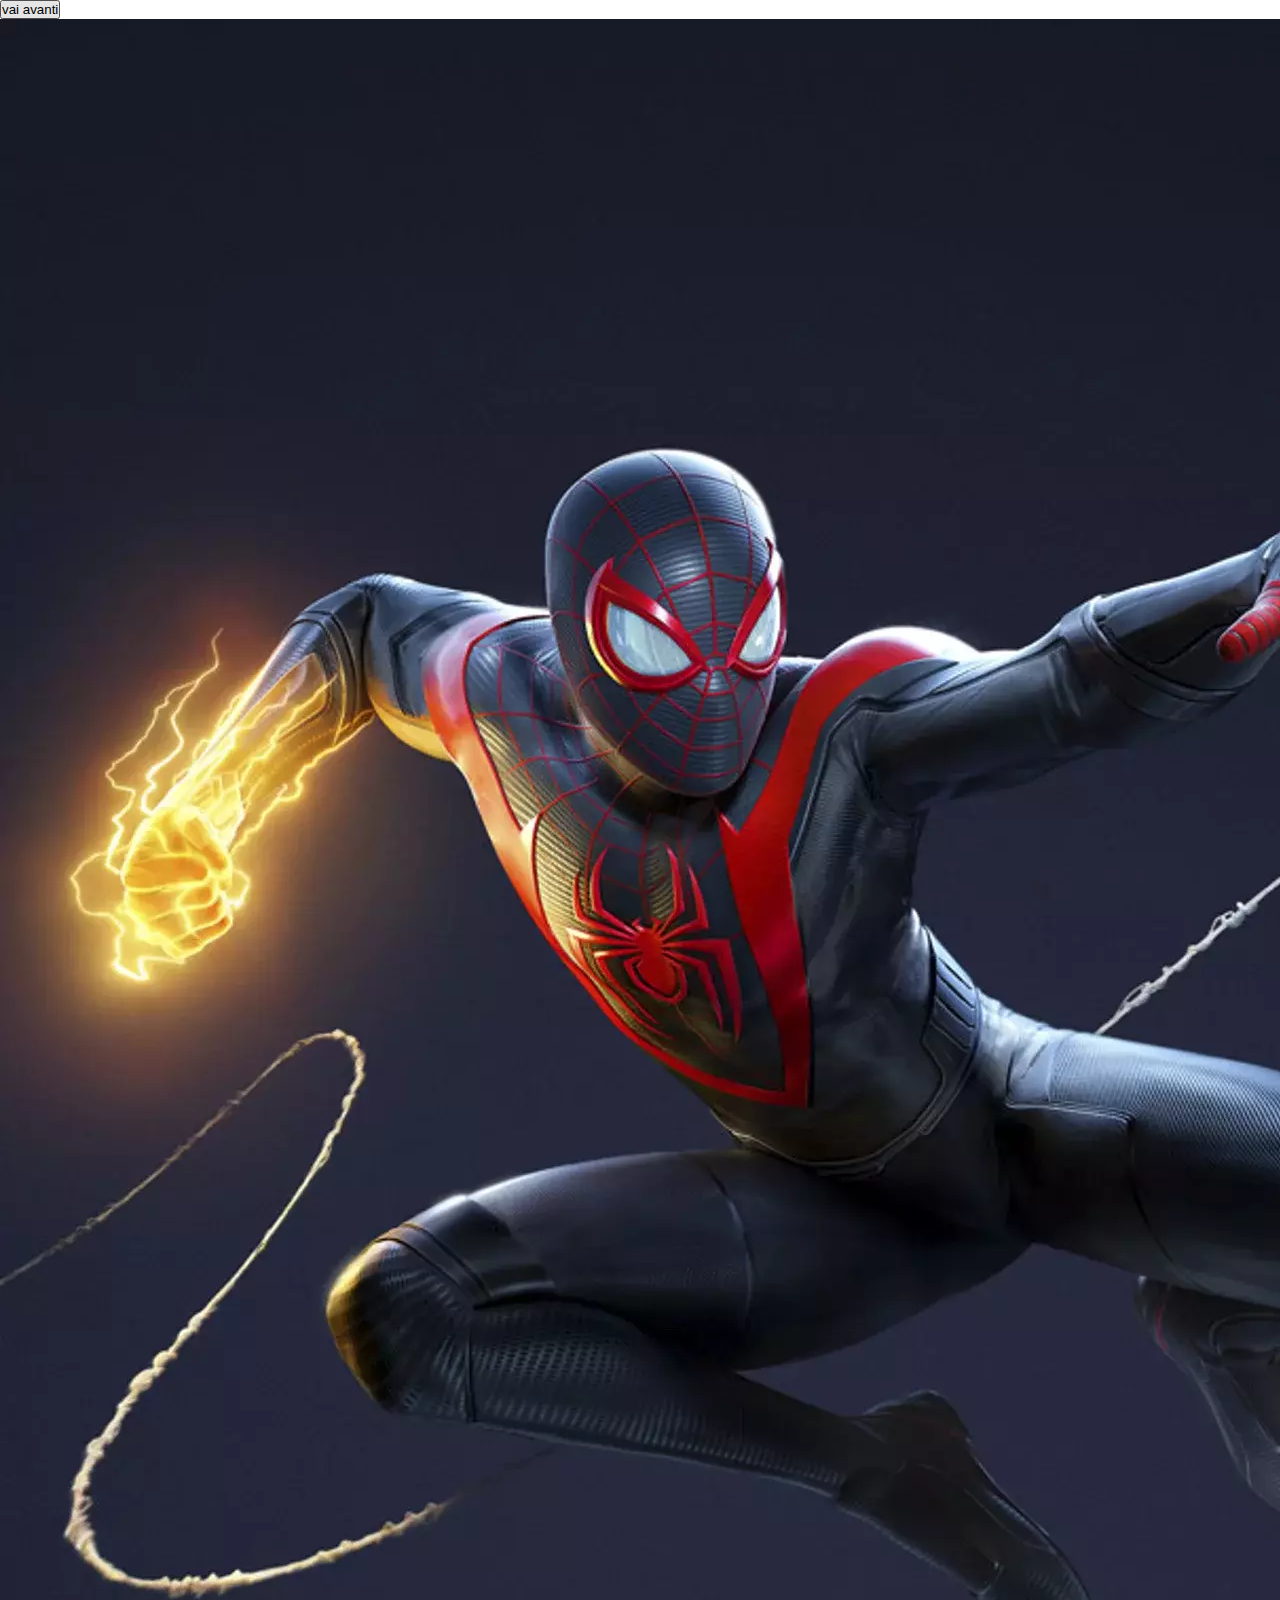
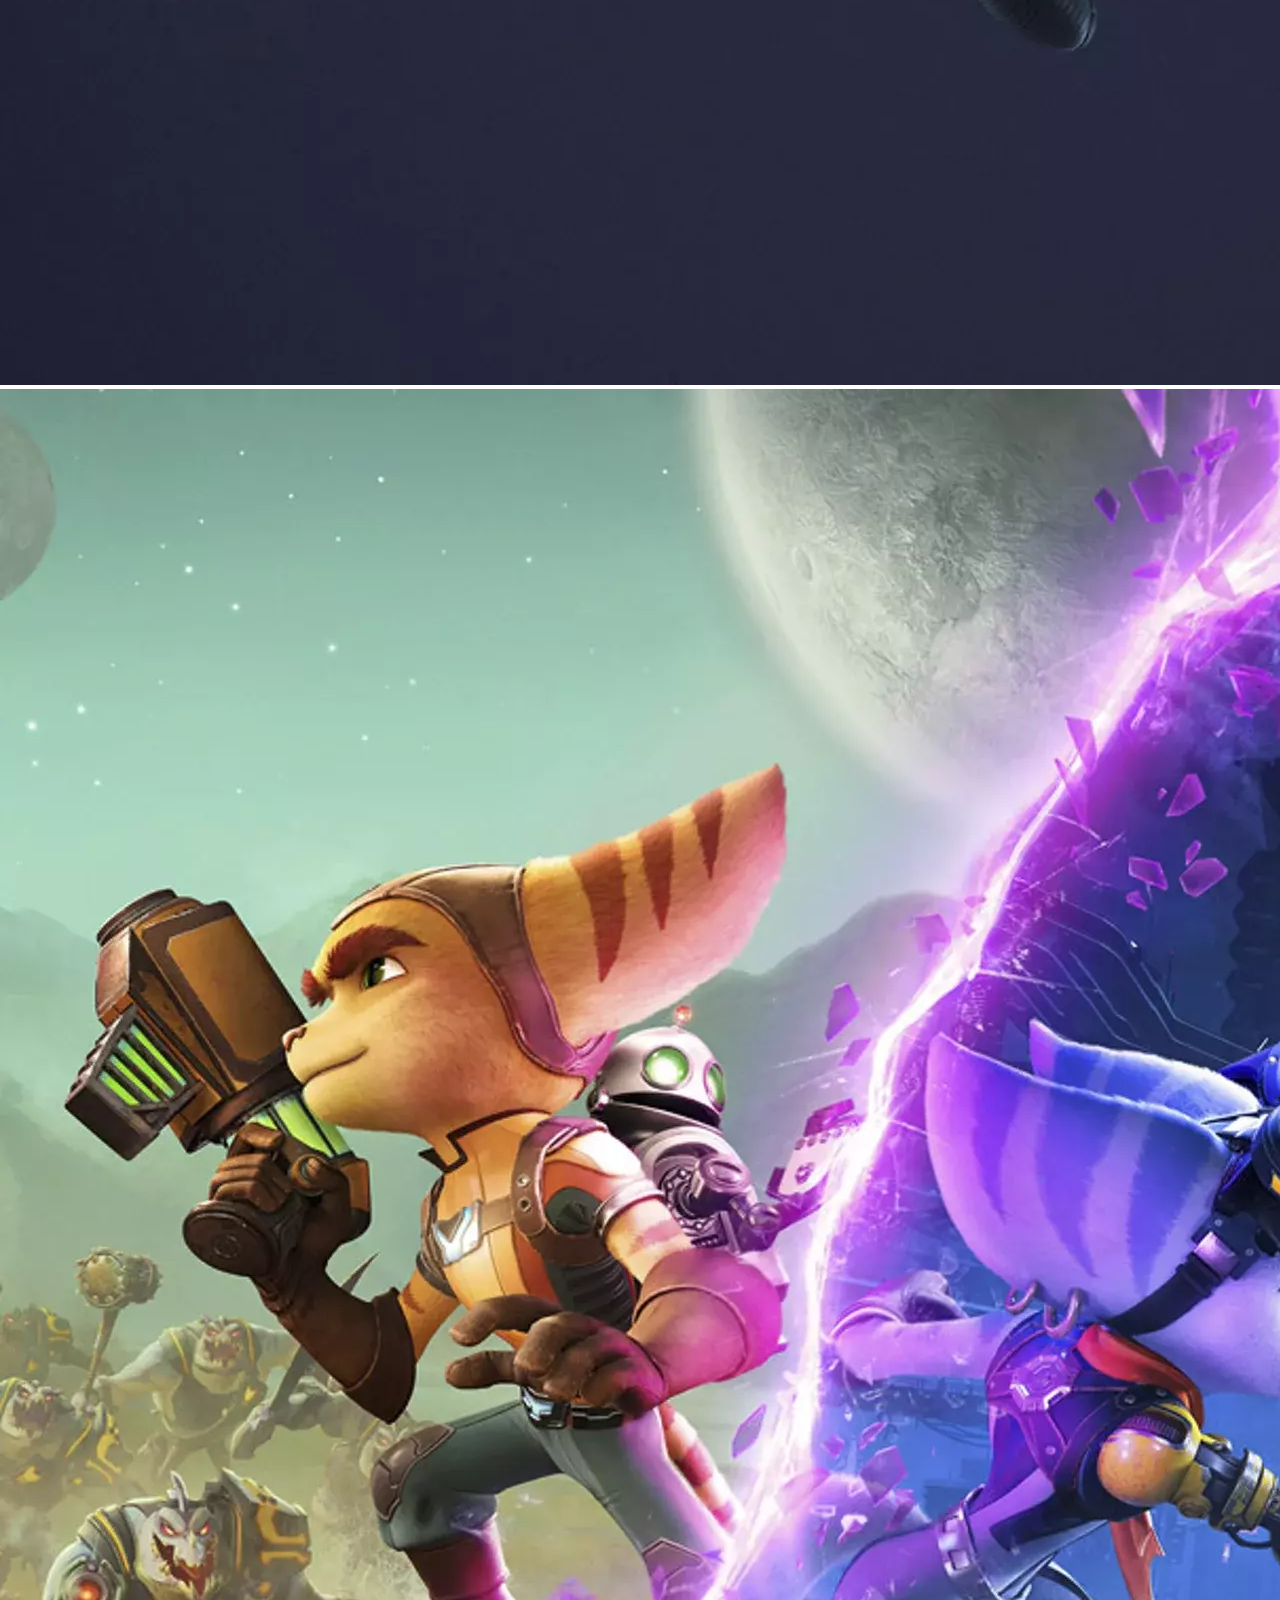
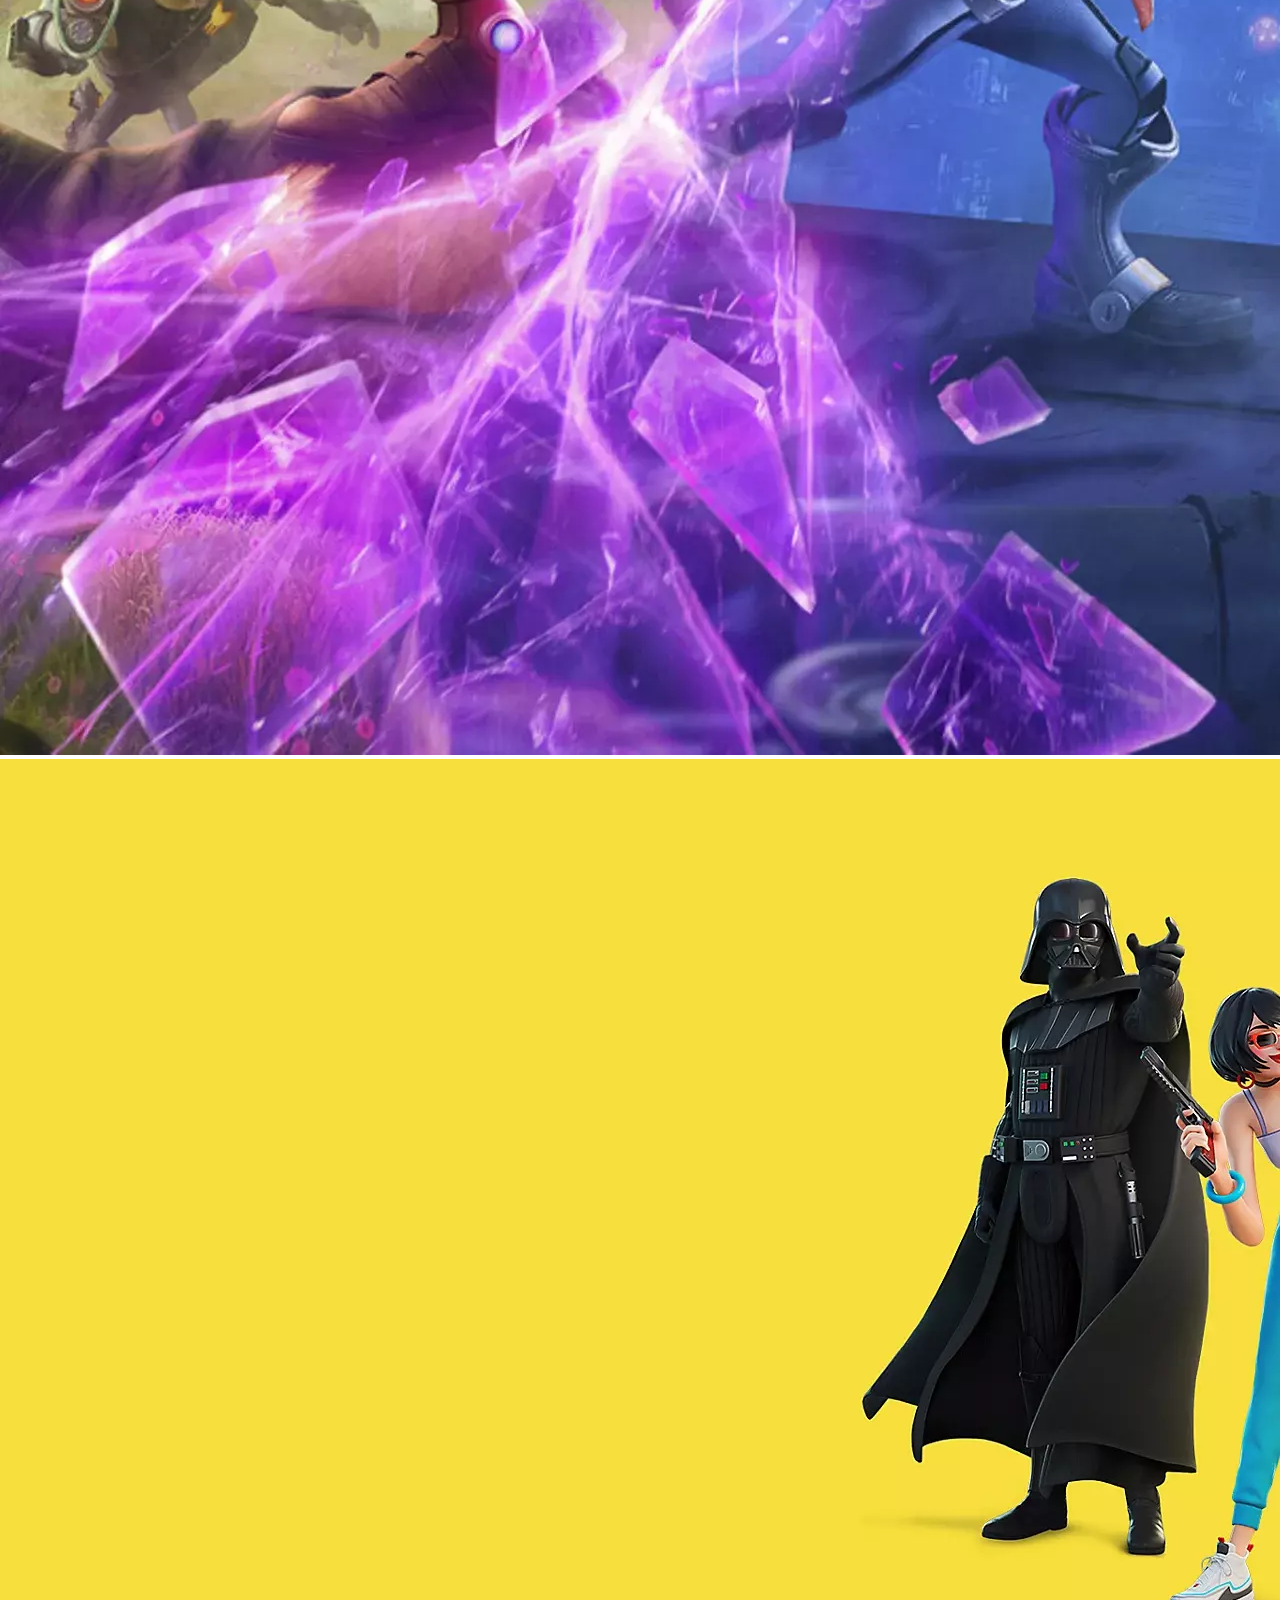
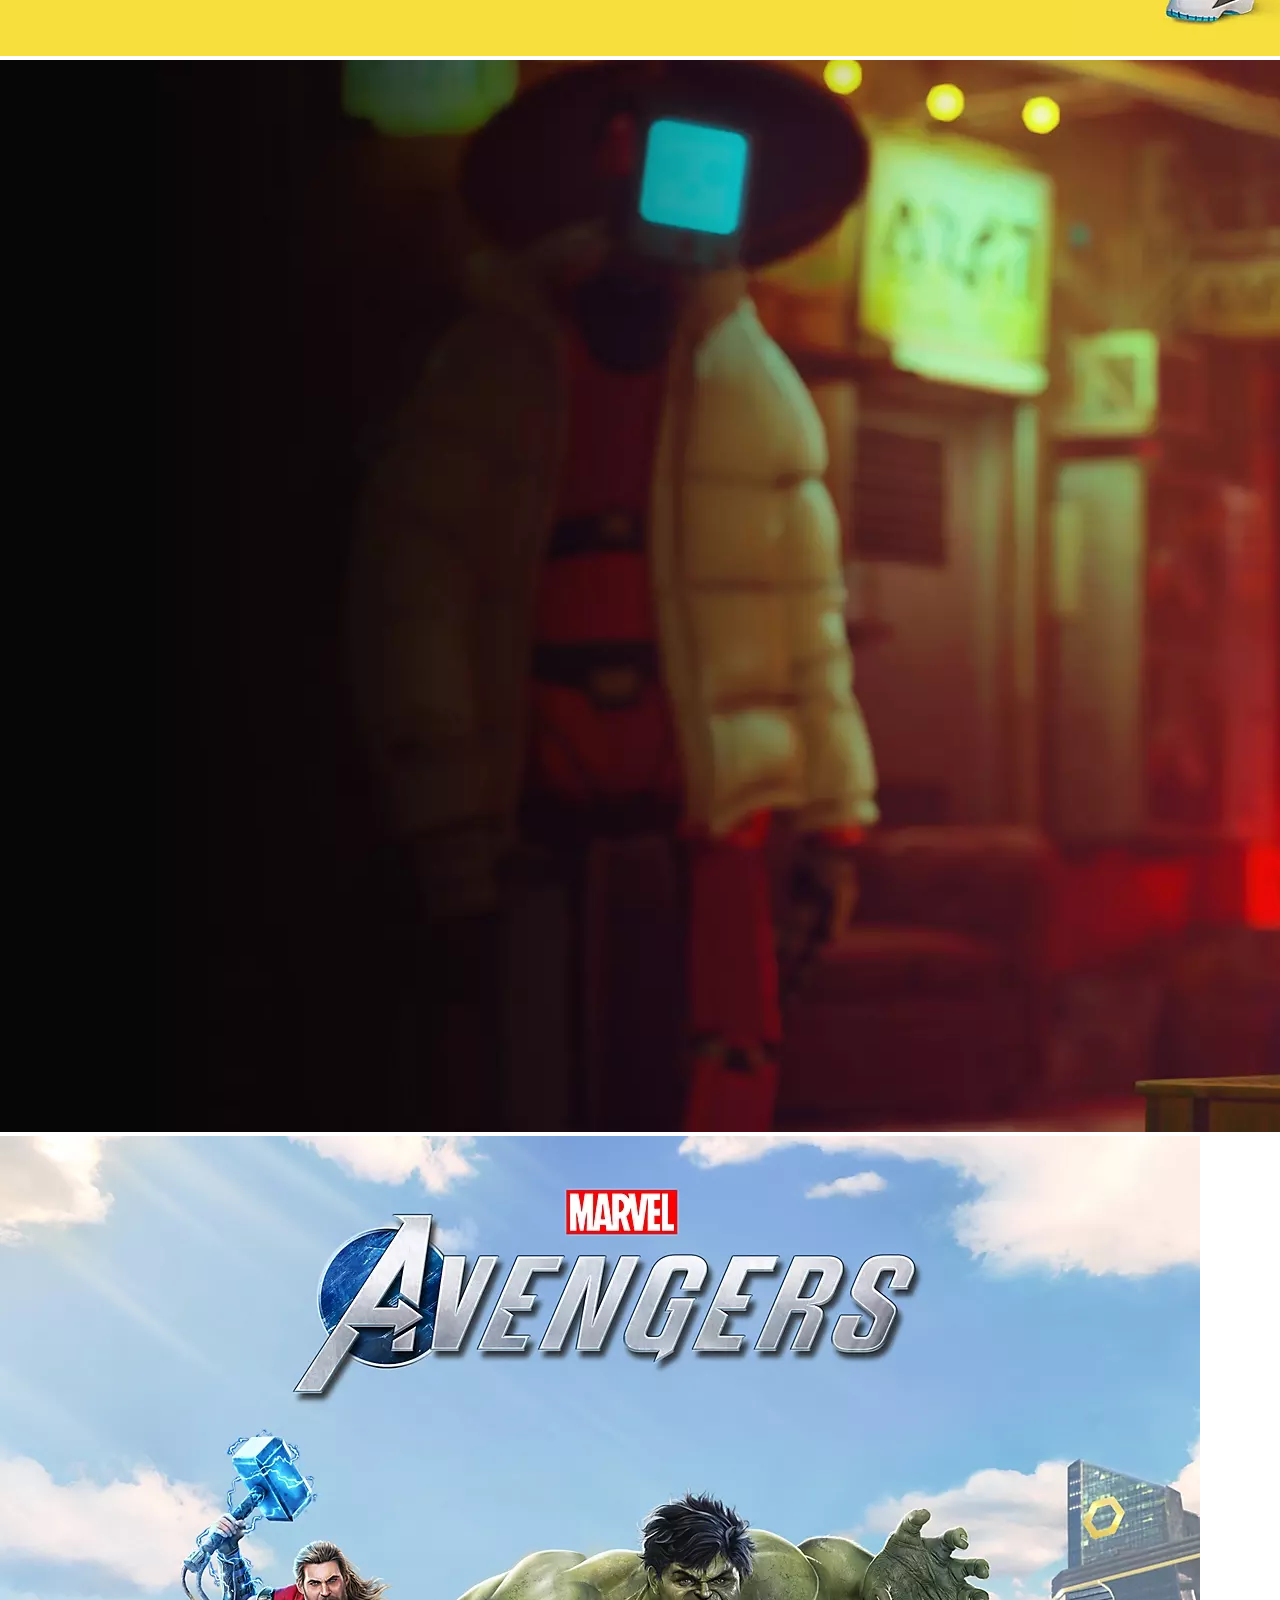
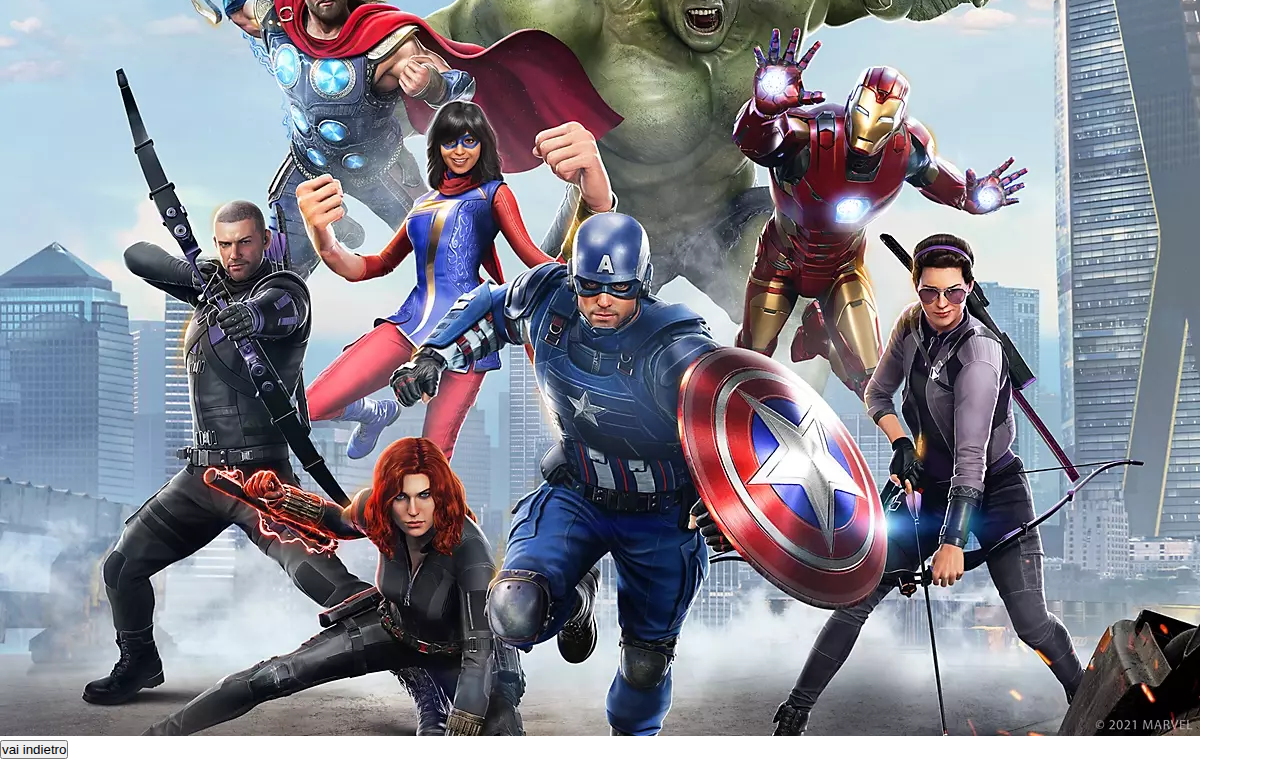
==== index.html @ a3e146f4 "add: aggiunti bottoni dentro al contenitore e stili generali" ====
<!DOCTYPE html>
<html lang="en">
<head>
    <meta charset="UTF-8">
    <!-- link css -->
    <link rel="stylesheet" href="css/index.css">
    <meta name="viewport" content="width=device-width, initial-scale=1.0">
    <title>carosello</title>
</head>
<body>
    
    <div class="contenitore">
        <button id="scorrere-avanti"> vai avanti</button>
        <div class="img">
            <img src="img/01.webp" alt="">
        </div>
        <div class="img">
            <img src="img/02.webp" alt="">
        </div>
        <div class="img">
            <img src="img/03.webp" alt="">
        </div>
        <div class="img">
            <img src="img/04.webp" alt="">
        </div>
        <div class="img">
            <img src="img/05.webp" alt="">
        </div>
        <button id="scorrere-indietro">vai indietro</button>
    </div>

    <!-- link javascript -->
<script type="text/javascript" src="JS/index.js"></script>
</body>
</html>
---- css/index.css ----
/* stili generali */
*{
    padding: 0px;
    margin: 0px;
    box-sizing: border-box;
}
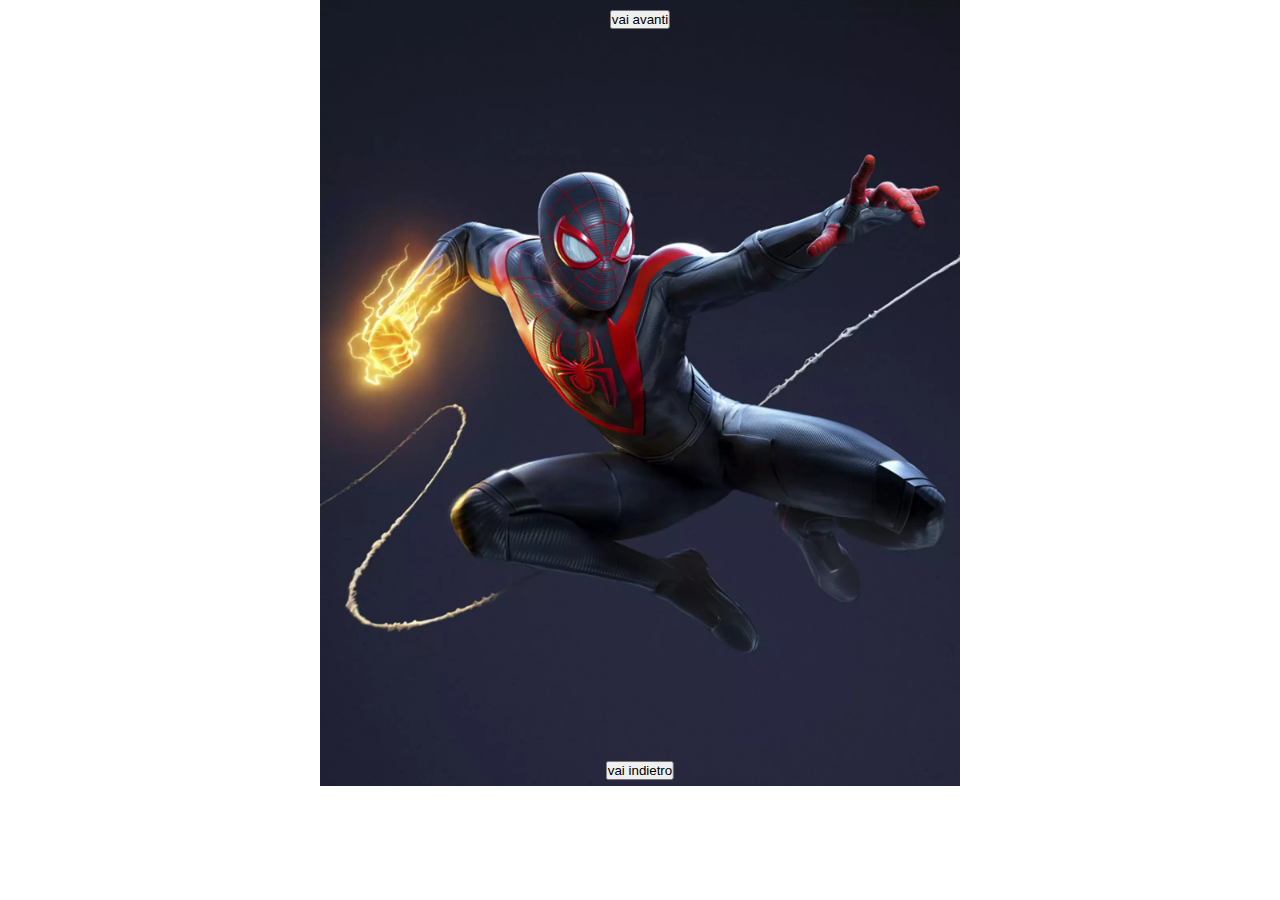
==== commit 896ac036: "feat: aggiunto caratteristiche immagini e pulsanti dentro contenitore" ====
--- a/index.html
+++ b/index.html
@@ -14,16 +14,16 @@
         <div class="img">
             <img src="img/01.webp" alt="">
         </div>
-        <div class="img">
+        <div class="img d-nascosta">
             <img src="img/02.webp" alt="">
         </div>
-        <div class="img">
+        <div class="img d-nascosta">
             <img src="img/03.webp" alt="">
         </div>
-        <div class="img">
+        <div class="img d-nascosta">
             <img src="img/04.webp" alt="">
         </div>
-        <div class="img">
+        <div class="img d-nascosta">
             <img src="img/05.webp" alt="">
         </div>
         <button id="scorrere-indietro">vai indietro</button>
--- a/css/index.css
+++ b/css/index.css
@@ -3,4 +3,32 @@
     padding: 0px;
     margin: 0px;
     box-sizing: border-box;
-}+}
+
+.contenitore{
+    width: 50%;
+    margin: auto;
+    position: relative;
+}
+
+img{
+    width: 100%;
+}
+
+.d-nascosta{
+    display: none;
+}
+
+#scorrere-avanti{
+    position: absolute;
+    top: 10px;
+    left: 50%;
+    transform: translate(-50%);
+}
+
+#scorrere-indietro{
+    bottom: 10px;
+    position: absolute;
+    left: 50%;
+    transform: translate(-50%);
+}
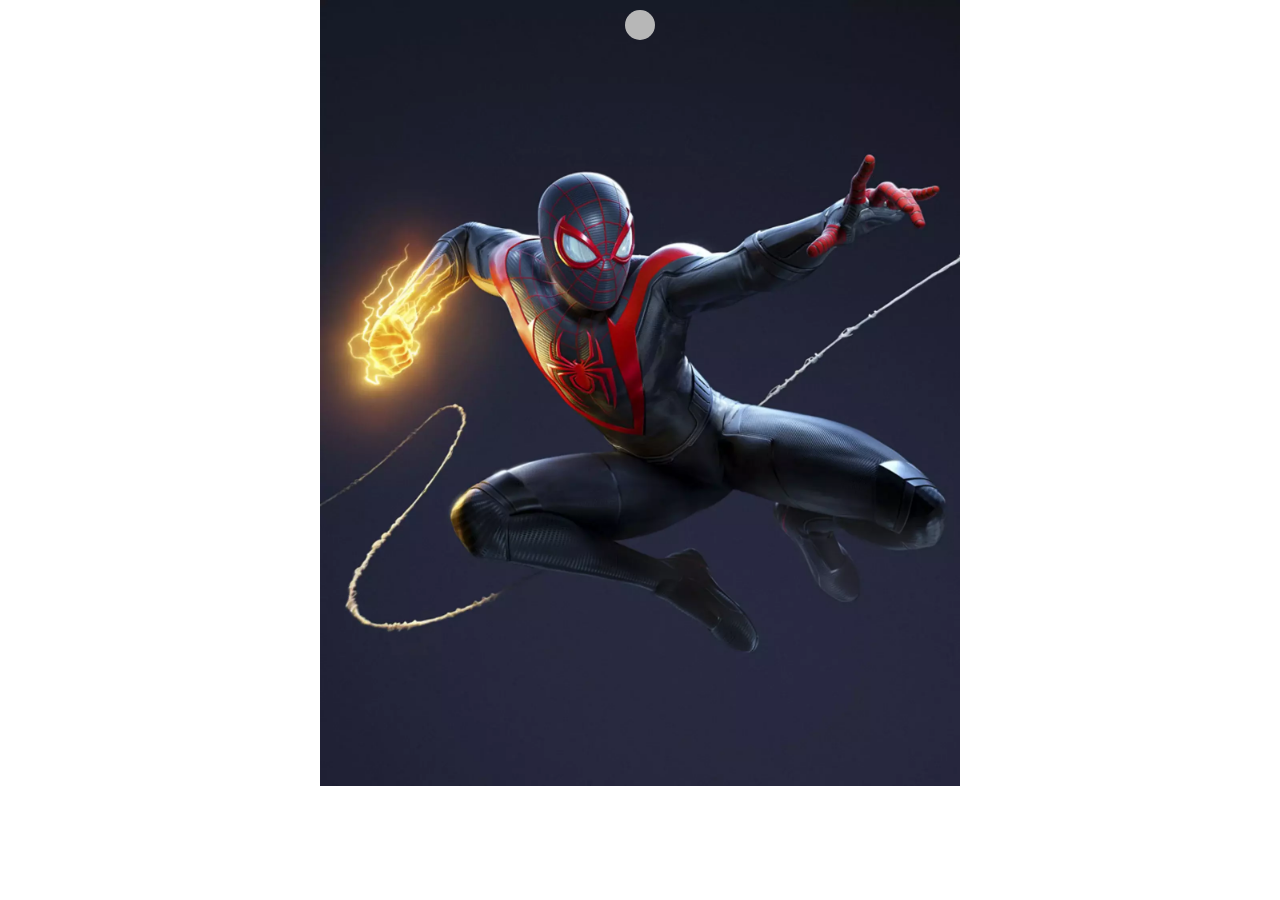
==== commit 3c0558b1: "fised : sistemtato pulsante grafica add: aggiunto caratteristica per comprarire pulsanti" ====
--- a/index.html
+++ b/index.html
@@ -4,29 +4,33 @@
     <meta charset="UTF-8">
     <!-- link css -->
     <link rel="stylesheet" href="css/index.css">
+    <!-- link font awesome -->
+    <link rel="stylesheet" href="https://cdnjs.cloudflare.com/ajax/libs/font-awesome/6.4.2/css/all.min.css" integrity="sha512-z3gLpd7yknf1YoNbCzqRKc4qyor8gaKU1qmn+CShxbuBusANI9QpRohGBreCFkKxLhei6S9CQXFEbbKuqLg0DA==" crossorigin="anonymous" referrerpolicy="no-referrer" />
     <meta name="viewport" content="width=device-width, initial-scale=1.0">
     <title>carosello</title>
 </head>
 <body>
-    
+    <!-- contenitore con immagine -->
     <div class="contenitore">
-        <button id="scorrere-avanti"> vai avanti</button>
-        <div class="img">
-            <img src="img/01.webp" alt="">
+        <!-- bottone per andare avanti -->
+        <button id="scorrere-avanti"><i class="fa-solid fa-arrow-up"></i></button>
+        <div class="js-img d-compari  d-nascosta">
+            <img src="img/01.webp" alt="immagine spider-man">
         </div>
-        <div class="img d-nascosta">
-            <img src="img/02.webp" alt="">
+        <div class="js-img d-nascosta">
+            <img src="img/02.webp" alt="immagine gioco">
         </div>
-        <div class="img d-nascosta">
-            <img src="img/03.webp" alt="">
+        <div class="js-img d-nascosta">
+            <img src="img/03.webp" alt="immagine fortnite">
         </div>
-        <div class="img d-nascosta">
-            <img src="img/04.webp" alt="">
+        <div class="js-img d-nascosta">
+            <img src="img/04.webp" alt="immagine gatto">
         </div>
-        <div class="img d-nascosta">
-            <img src="img/05.webp" alt="">
+        <div class="js-img d-nascosta">
+            <img src="img/05.webp" alt="immagine avengers">
         </div>
-        <button id="scorrere-indietro">vai indietro</button>
+        <!-- bottone per tornare indietro -->
+        <button id="scorrere-indietro" class="d-nascosta"><i class="fa-solid fa-arrow-down"></i></button>
     </div>
 
     <!-- link javascript -->
--- a/css/index.css
+++ b/css/index.css
@@ -10,15 +10,11 @@
     margin: auto;
     position: relative;
 }
-
+/* caratteristiche immagini */
 img{
     width: 100%;
 }
-
-.d-nascosta{
-    display: none;
-}
-
+/* cratteristiche bulsanti  */
 #scorrere-avanti{
     position: absolute;
     top: 10px;
@@ -32,3 +28,21 @@
     left: 50%;
     transform: translate(-50%);
 }
+
+#scorrere-indietro, #scorrere-avanti{
+   width: 30px;
+   height: 30px;
+   border-radius: 50%;
+    border: unset;
+    filter: contrast(0.5);
+}
+/* caratteristiche display che funzionano con js */
+
+.d-nascosta{
+    display: none;
+}
+
+.d-compari{
+    display: block;
+}
+
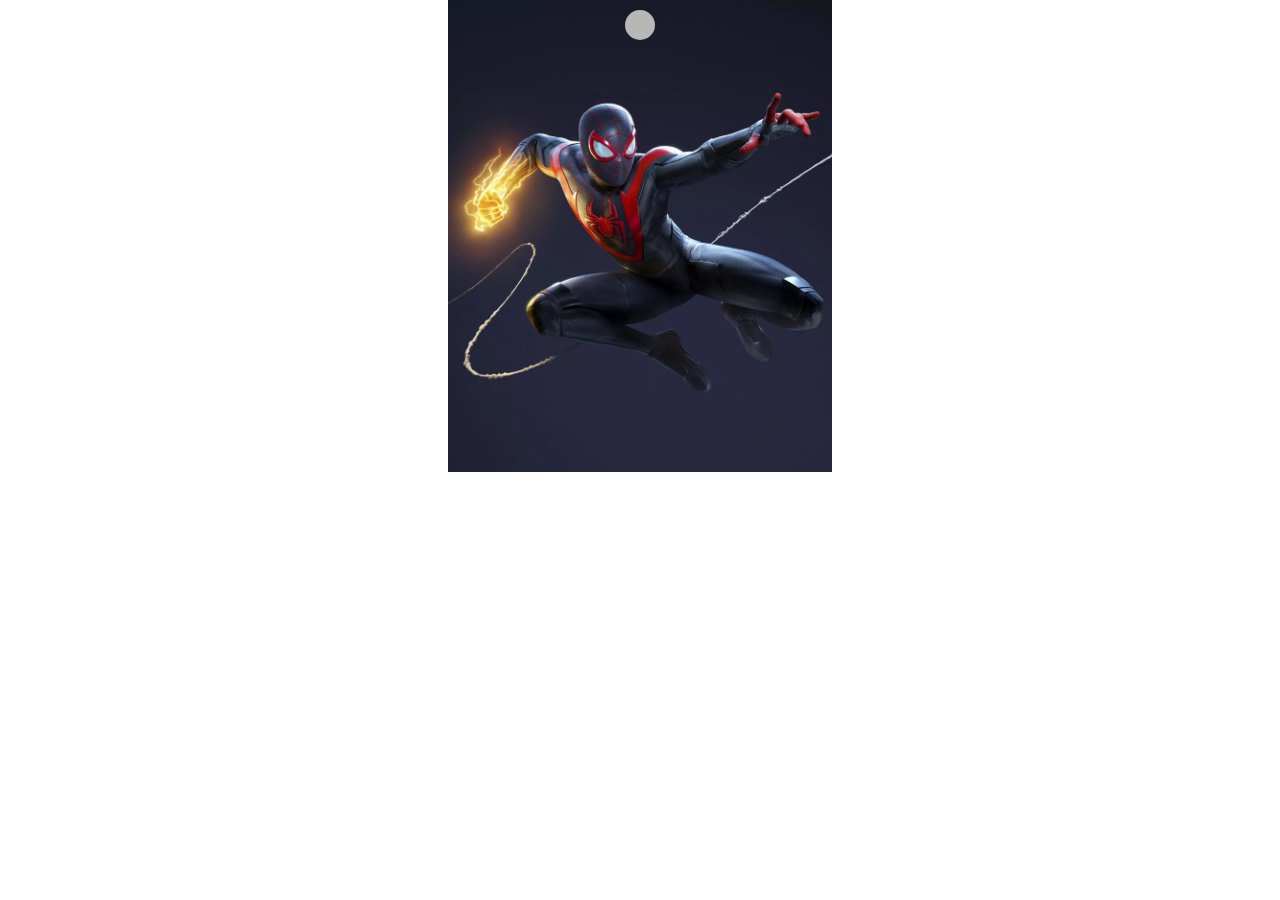
==== commit 232b326b: "feat: provato a fare bonus ma bloccato cancellato il bonus" ====
--- a/index.html
+++ b/index.html
@@ -14,7 +14,7 @@
     <div class="contenitore">
         <!-- bottone per andare avanti -->
         <button id="scorrere-avanti"><i class="fa-solid fa-arrow-up"></i></button>
-        <div class="js-img d-compari  d-nascosta">
+        <div class="js-img d-nascosta d-compari">
             <img src="img/01.webp" alt="immagine spider-man">
         </div>
         <div class="js-img d-nascosta">
@@ -30,10 +30,10 @@
             <img src="img/05.webp" alt="immagine avengers">
         </div>
         <!-- bottone per tornare indietro -->
-        <button id="scorrere-indietro" class="d-nascosta"><i class="fa-solid fa-arrow-down"></i></button>
+        <button id="scorrere-indietro" class="d-nascosta"  ><i class="fa-solid fa-arrow-down"></i></button>
     </div>
 
     <!-- link javascript -->
 <script type="text/javascript" src="JS/index.js"></script>
 </body>
-</html>+</html>
--- a/css/index.css
+++ b/css/index.css
@@ -6,7 +6,7 @@
 }
 
 .contenitore{
-    width: 50%;
+    width: 30%;
     margin: auto;
     position: relative;
 }
@@ -38,11 +38,11 @@
 }
 /* caratteristiche display che funzionano con js */
 
+
 .d-nascosta{
     display: none;
 }
 
 .d-compari{
     display: block;
-}
-
+}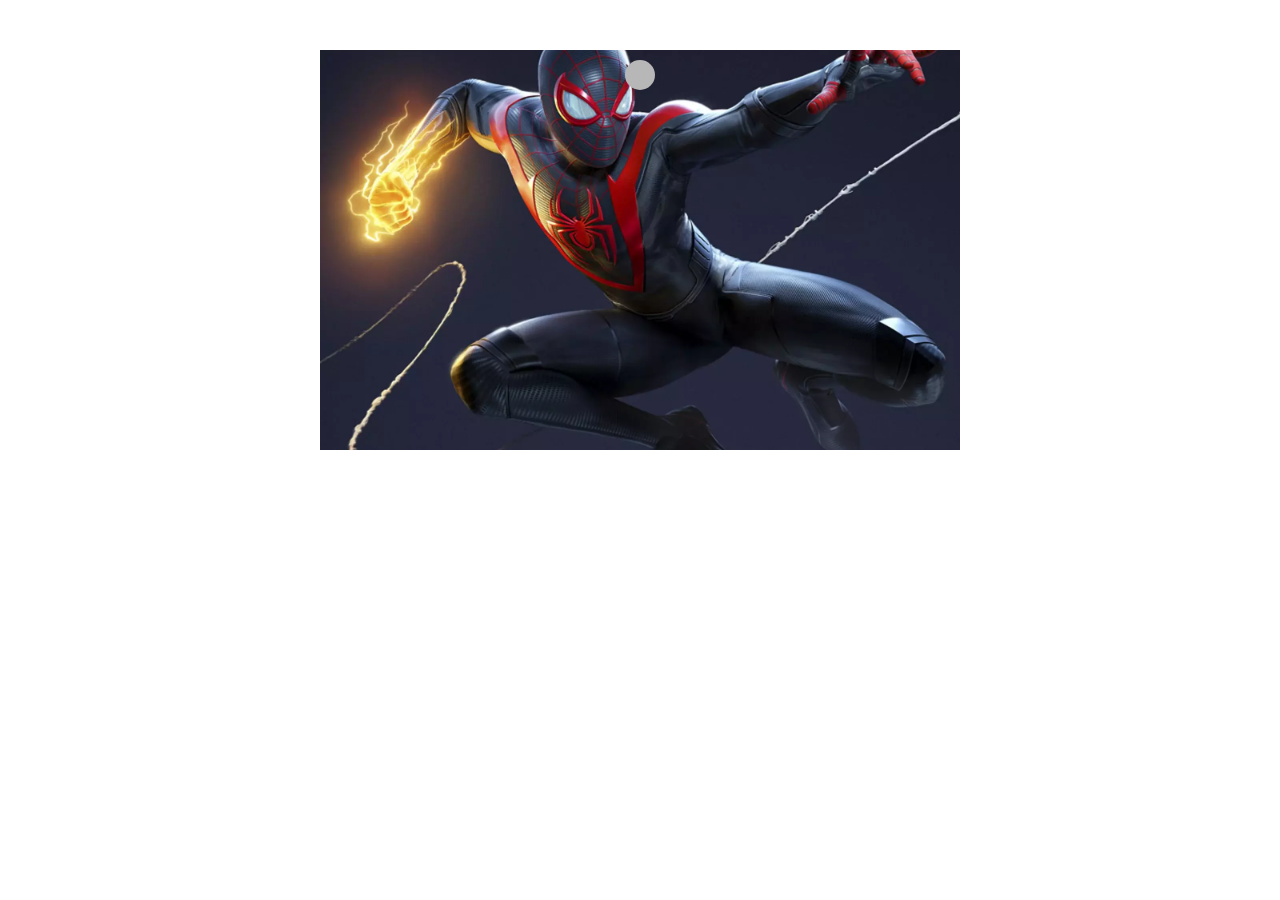
==== commit 885a065e: "add:aggiunto le immagine come bg nel css" ====
--- a/index.html
+++ b/index.html
@@ -14,20 +14,20 @@
     <div class="contenitore">
         <!-- bottone per andare avanti -->
         <button id="scorrere-avanti"><i class="fa-solid fa-arrow-up"></i></button>
-        <div class="js-img d-nascosta d-compari">
-            <img src="img/01.webp" alt="immagine spider-man">
+        <div class="js-img d-nascosta d-compari sfondo1">
+           <!-- immagine uomo ragno -->
         </div>
-        <div class="js-img d-nascosta">
-            <img src="img/02.webp" alt="immagine gioco">
+        <div class="js-img d-nascosta sfondo2">
+            <!-- immagine gioco -->
         </div>
-        <div class="js-img d-nascosta">
-            <img src="img/03.webp" alt="immagine fortnite">
+        <div class="js-img d-nascosta sfondo3">
+            <!-- immagine fortnite -->
         </div>
-        <div class="js-img d-nascosta">
-            <img src="img/04.webp" alt="immagine gatto">
+        <div class="js-img d-nascosta sfondo4">
+            <!-- immagine gatto -->
         </div>
-        <div class="js-img d-nascosta">
-            <img src="img/05.webp" alt="immagine avengers">
+        <div class="js-img d-nascosta sfondo5">
+           <!-- immagine avengers -->
         </div>
         <!-- bottone per tornare indietro -->
         <button id="scorrere-indietro" class="d-nascosta"  ><i class="fa-solid fa-arrow-down"></i></button>
--- a/css/index.css
+++ b/css/index.css
@@ -6,9 +6,11 @@
 }
 
 .contenitore{
-    width: 30%;
+    width: 50%;
     margin: auto;
     position: relative;
+    height: 400px;
+    top: 50px;
 }
 /* caratteristiche immagini */
 img{
@@ -37,12 +39,36 @@
     filter: contrast(0.5);
 }
 /* caratteristiche display che funzionano con js */
-
-
 .d-nascosta{
     display: none;
 }
 
 .d-compari{
     display: block;
+}
+/* cartteristiche sfondo immagini */
+.sfondo1, .sfondo2, .sfondo3, .sfondo4, .sfondo5{
+    height: 100%;
+    background-size: cover;
+    background-position: center;
+}
+
+.sfondo1{
+    background-image: url(../img/01.webp);
+}
+
+.sfondo2{
+    background-image: url(../img/02.webp);
+}
+
+.sfondo3{
+    background-image: url(../img/03.webp);
+}
+
+.sfondo4{
+    background-image: url(../img/04.webp);
+}
+
+.sfondo5{
+    background-image: url(../img/05.webp);
 }